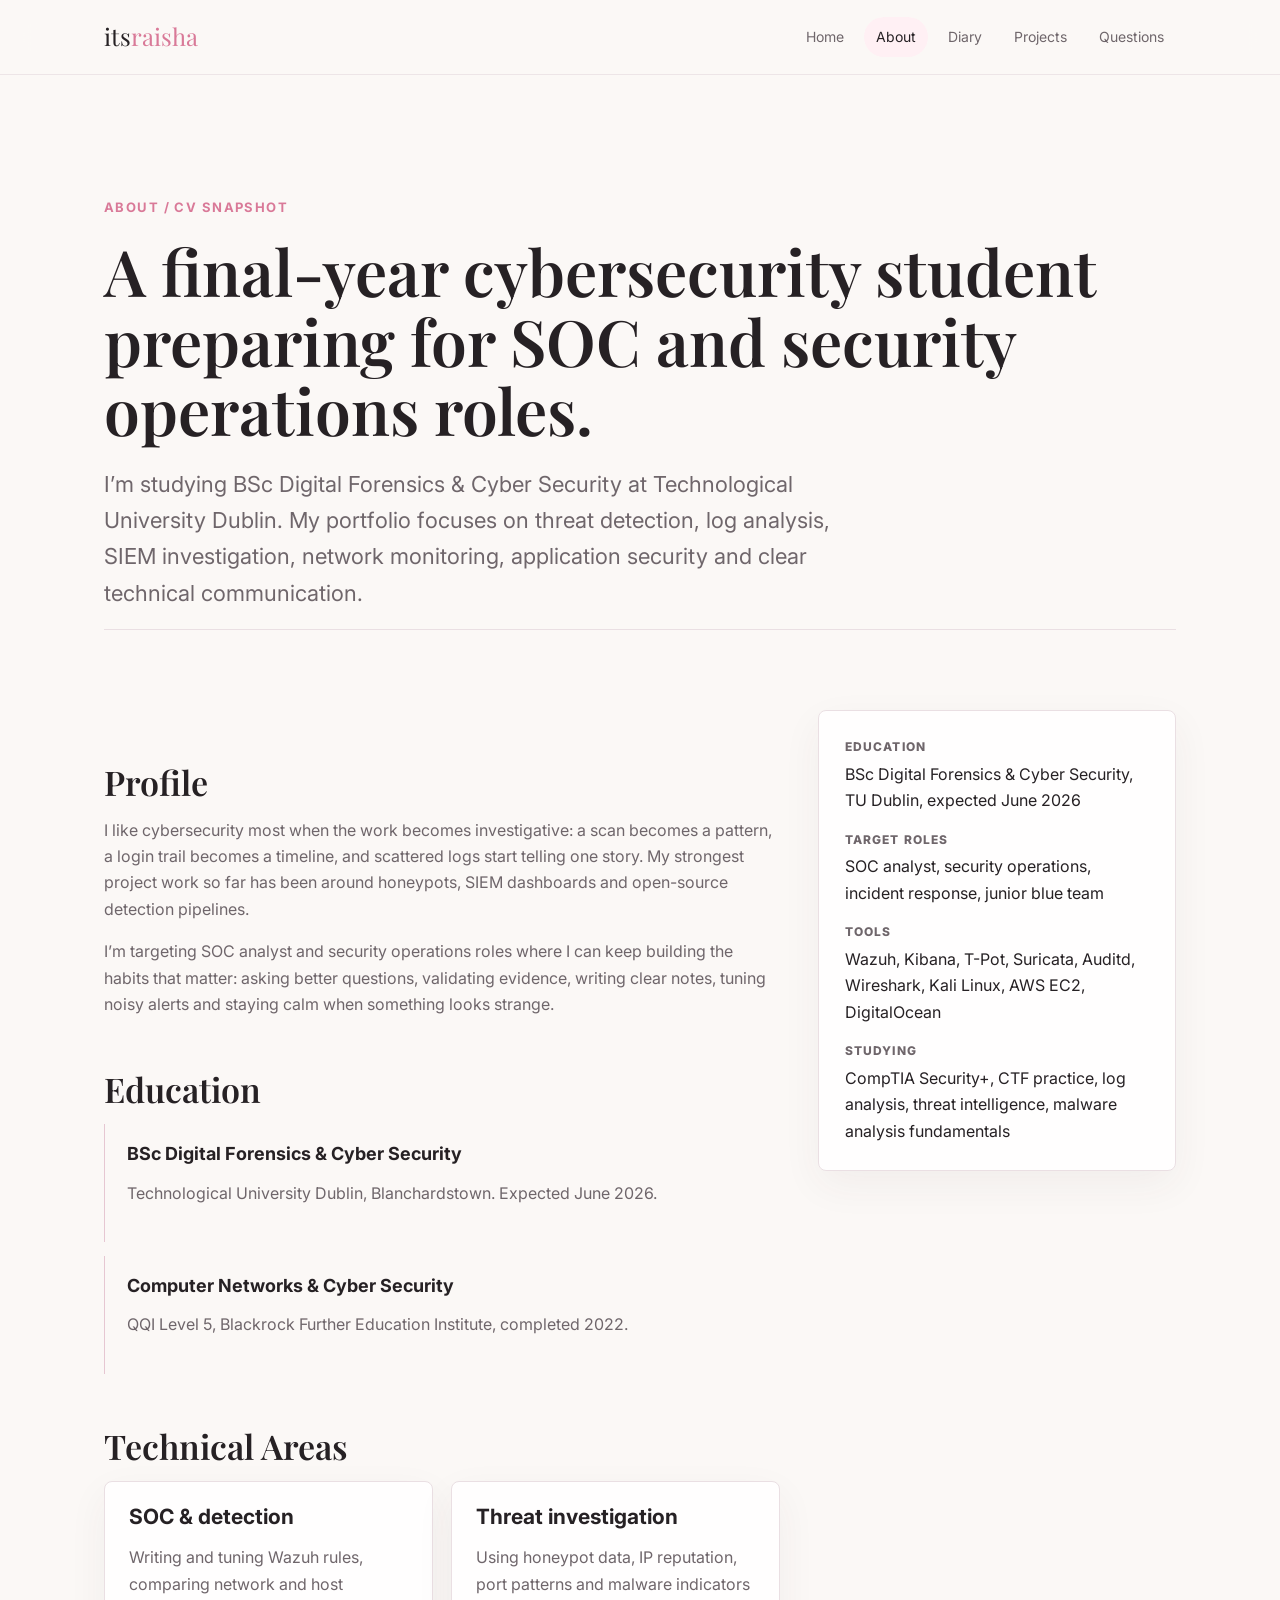
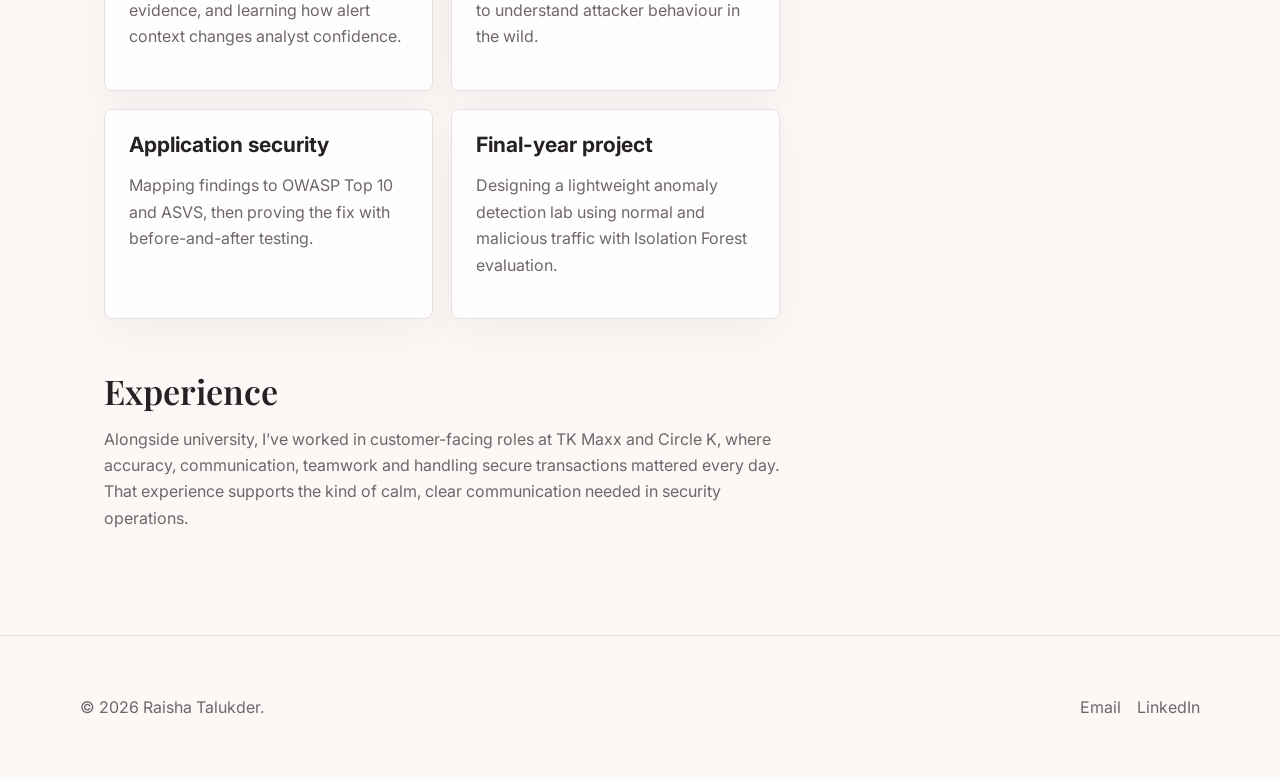
==== about.html @ 6d0a9e82 "files for website" ====
<!doctype html>
<html lang="en">
  <head>
    <meta charset="utf-8">
    <meta name="viewport" content="width=device-width, initial-scale=1">
    <title>About | itsraisha</title>
    <link rel="preconnect" href="https://fonts.googleapis.com">
    <link rel="preconnect" href="https://fonts.gstatic.com" crossorigin>
    <link href="https://fonts.googleapis.com/css2?family=Inter:wght@400;600;700;800&family=Playfair+Display:wght@600;700&display=swap" rel="stylesheet">
    <link rel="stylesheet" href="styles.css">
  </head>
  <body>
    <header class="site-header">
      <nav class="nav" aria-label="Primary navigation">
        <a class="brand" href="index.html">its<span>raisha</span></a>
        <div class="nav-links">
          <a href="index.html">Home</a>
          <a href="about.html" aria-current="page">About</a>
          <a href="diary.html">Diary</a>
          <a href="labs.html">Projects</a>
          <a href="questions.html">Questions</a>
        </div>
      </nav>
    </header>

    <main class="page">
      <section class="page-hero">
        <p class="eyebrow">About / CV snapshot</p>
        <h1 class="page-title">A final-year cybersecurity student preparing for SOC and security operations roles.</h1>
        <p class="lede">I’m studying BSc Digital Forensics & Cyber Security at Technological University Dublin. My portfolio focuses on threat detection, log analysis, SIEM investigation, network monitoring, application security and clear technical communication.</p>
      </section>

      <section class="section split">
        <div class="article">
          <h2>Profile</h2>
          <p>I like cybersecurity most when the work becomes investigative: a scan becomes a pattern, a login trail becomes a timeline, and scattered logs start telling one story. My strongest project work so far has been around honeypots, SIEM dashboards and open-source detection pipelines.</p>
          <p>I’m targeting SOC analyst and security operations roles where I can keep building the habits that matter: asking better questions, validating evidence, writing clear notes, tuning noisy alerts and staying calm when something looks strange.</p>

          <h2>Education</h2>
          <div class="timeline">
            <div class="timeline-item">
              <h3>BSc Digital Forensics & Cyber Security</h3>
              <p>Technological University Dublin, Blanchardstown. Expected June 2026.</p>
            </div>
            <div class="timeline-item">
              <h3>Computer Networks & Cyber Security</h3>
              <p>QQI Level 5, Blackrock Further Education Institute, completed 2022.</p>
            </div>
          </div>

          <h2>Technical Areas</h2>
          <div class="grid two">
            <div class="card">
              <h3>SOC & detection</h3>
              <p>Writing and tuning Wazuh rules, comparing network and host evidence, and learning how alert context changes analyst confidence.</p>
            </div>
            <div class="card">
              <h3>Threat investigation</h3>
              <p>Using honeypot data, IP reputation, port patterns and malware indicators to understand attacker behaviour in the wild.</p>
            </div>
            <div class="card">
              <h3>Application security</h3>
              <p>Mapping findings to OWASP Top 10 and ASVS, then proving the fix with before-and-after testing.</p>
            </div>
            <div class="card">
              <h3>Final-year project</h3>
              <p>Designing a lightweight anomaly detection lab using normal and malicious traffic with Isolation Forest evaluation.</p>
            </div>
          </div>

          <h2>Experience</h2>
          <p>Alongside university, I’ve worked in customer-facing roles at TK Maxx and Circle K, where accuracy, communication, teamwork and handling secure transactions mattered every day. That experience supports the kind of calm, clear communication needed in security operations.</p>
        </div>

        <aside class="detail-panel">
          <dl class="detail-list">
            <div>
              <dt>Education</dt>
              <dd>BSc Digital Forensics & Cyber Security, TU Dublin, expected June 2026</dd>
            </div>
            <div>
              <dt>Target Roles</dt>
              <dd>SOC analyst, security operations, incident response, junior blue team</dd>
            </div>
            <div>
              <dt>Tools</dt>
              <dd>Wazuh, Kibana, T-Pot, Suricata, Auditd, Wireshark, Kali Linux, AWS EC2, DigitalOcean</dd>
            </div>
            <div>
              <dt>Studying</dt>
              <dd>CompTIA Security+, CTF practice, log analysis, threat intelligence, malware analysis fundamentals</dd>
            </div>
          </dl>
        </aside>
      </section>
    </main>

    <footer class="site-footer">
      <div class="footer-inner">
        <p>© 2026 Raisha Talukder.</p>
        <div class="footer-links"><a href="mailto:raishatalukder@gmail.com">Email</a><a href="https://linkedin.com/in/raishatalukder">LinkedIn</a></div>
      </div>
    </footer>
  </body>
</html>
---- styles.css ----
:root {
  --bg: #fbf8f6;
  --paper: #fffefe;
  --paper-soft: #fff8f9;
  --ink: #262124;
  --muted: #6f666b;
  --line: #eadfe3;
  --accent: #d97998;
  --accent-soft: #f6d9e2;
  --accent-quiet: #fff0f4;
  --sage: #9cae9b;
  --lavender: #b8accb;
  --shadow: 0 22px 60px rgba(77, 49, 61, 0.09);
  --radius: 8px;
  --max: 1120px;
}

* {
  box-sizing: border-box;
}

html {
  scroll-behavior: smooth;
}

body {
  margin: 0;
  background: var(--bg);
  color: var(--ink);
  font-family: Inter, ui-sans-serif, system-ui, -apple-system, BlinkMacSystemFont, "Segoe UI", sans-serif;
  line-height: 1.65;
}

body::selection {
  background: var(--accent-soft);
}

a {
  color: inherit;
  text-decoration: none;
}

img {
  max-width: 100%;
  display: block;
}

.site-header {
  position: sticky;
  top: 0;
  z-index: 20;
  background: rgba(251, 248, 246, 0.86);
  backdrop-filter: blur(18px);
  border-bottom: 1px solid rgba(234, 223, 227, 0.78);
}

.nav {
  max-width: var(--max);
  margin: 0 auto;
  min-height: 74px;
  padding: 0 24px;
  display: flex;
  align-items: center;
  justify-content: space-between;
  gap: 28px;
}

.brand {
  font-family: "Playfair Display", Georgia, serif;
  font-size: 24px;
  letter-spacing: 0;
}

.brand span {
  color: var(--accent);
}

.nav-links {
  display: flex;
  align-items: center;
  gap: 8px;
  color: var(--muted);
  font-size: 14px;
}

.nav-links a {
  padding: 8px 12px;
  border-radius: 999px;
}

.nav-links a:hover,
.nav-links a[aria-current="page"] {
  background: var(--accent-quiet);
  color: var(--ink);
}

.page {
  max-width: var(--max);
  margin: 0 auto;
  padding: 64px 24px 88px;
}

.hero {
  max-width: none;
  padding: 0;
}

.hero-shell {
  min-height: calc(100vh - 74px);
  max-height: 860px;
  display: grid;
  grid-template-columns: minmax(0, 1fr) minmax(360px, 0.88fr);
  align-items: stretch;
  border-bottom: 1px solid var(--line);
}

.hero-copy {
  padding: clamp(42px, 6vw, 76px) clamp(24px, 7vw, 92px);
  display: flex;
  flex-direction: column;
  justify-content: center;
}

.eyebrow {
  margin: 0 0 18px;
  color: var(--accent);
  font-size: 13px;
  font-weight: 700;
  letter-spacing: 0.11em;
  text-transform: uppercase;
}

h1,
h2,
h3 {
  letter-spacing: 0;
  line-height: 1.08;
}

h1,
.page-title {
  margin: 0;
  font-family: "Playfair Display", Georgia, serif;
  font-size: clamp(40px, 5.2vw, 64px);
  font-weight: 600;
}

h2 {
  margin: 0 0 16px;
  font-family: "Playfair Display", Georgia, serif;
  font-size: clamp(32px, 4vw, 50px);
  font-weight: 600;
}

h3 {
  margin: 0 0 8px;
  font-size: 21px;
}

.lede {
  max-width: 680px;
  margin: 22px 0 0;
  color: var(--muted);
  font-size: clamp(18px, 2vw, 22px);
}

.hero-actions,
.actions {
  margin-top: 34px;
  display: flex;
  flex-wrap: wrap;
  gap: 12px;
}

.button {
  min-height: 46px;
  display: inline-flex;
  align-items: center;
  justify-content: center;
  gap: 8px;
  padding: 11px 18px;
  border: 1px solid var(--line);
  border-radius: 999px;
  background: var(--paper);
  color: var(--ink);
  font-weight: 700;
  font-size: 14px;
  box-shadow: 0 8px 24px rgba(77, 49, 61, 0.05);
}

.button.primary {
  background: var(--ink);
  border-color: var(--ink);
  color: #fff;
}

.button:hover {
  transform: translateY(-1px);
}

.hero-visual {
  position: relative;
  min-height: 560px;
  overflow: hidden;
}

.hero-visual img {
  width: 100%;
  height: 100%;
  object-fit: cover;
}

.hero-note {
  position: absolute;
  right: 24px;
  bottom: 24px;
  max-width: 280px;
  padding: 18px;
  background: rgba(255, 254, 254, 0.9);
  border: 1px solid rgba(234, 223, 227, 0.9);
  border-radius: var(--radius);
  box-shadow: var(--shadow);
  color: var(--muted);
  font-size: 14px;
}

.stats {
  padding: 34px clamp(24px, 7vw, 86px);
  display: grid;
  grid-template-columns: repeat(3, minmax(0, 1fr));
  gap: 16px;
  background: var(--paper);
  border-bottom: 1px solid var(--line);
}

.stat {
  border-left: 1px solid var(--line);
  padding-left: 18px;
}

.stat strong {
  display: block;
  font-size: 25px;
}

.stat span {
  color: var(--muted);
  font-size: 14px;
}

.section {
  margin-top: 80px;
}

.section:first-child {
  margin-top: 0;
}

.section-head {
  display: flex;
  align-items: end;
  justify-content: space-between;
  gap: 24px;
  margin-bottom: 24px;
}

.section-head p,
.intro p {
  max-width: 710px;
  margin: 0;
  color: var(--muted);
}

.grid {
  display: grid;
  gap: 18px;
}

.grid.two {
  grid-template-columns: repeat(2, minmax(0, 1fr));
}

.grid.three {
  grid-template-columns: repeat(3, minmax(0, 1fr));
}

.skill-grid {
  display: grid;
  grid-template-columns: 1.05fr 1fr 1fr;
  gap: 18px;
}

.skill-cloud {
  display: flex;
  flex-wrap: wrap;
  gap: 9px;
}

.skill-cloud span {
  display: inline-flex;
  align-items: center;
  min-height: 32px;
  padding: 6px 11px;
  border-radius: 999px;
  background: #faf2f5;
  border: 1px solid #ecd9e0;
  color: #51484d;
  font-size: 13px;
  font-weight: 700;
}

.card,
.post,
.qa-card,
.detail-panel {
  background: var(--paper);
  border: 1px solid var(--line);
  border-radius: var(--radius);
  box-shadow: 0 14px 40px rgba(77, 49, 61, 0.055);
}

.card,
.post,
.qa-card {
  padding: 24px;
}

.card:hover,
.post:hover,
.qa-card:hover {
  border-color: #e0c8d1;
}

.tag-row {
  display: flex;
  flex-wrap: wrap;
  gap: 8px;
  margin: 16px 0 0;
}

.tag {
  display: inline-flex;
  align-items: center;
  min-height: 28px;
  padding: 4px 10px;
  border-radius: 999px;
  background: var(--accent-quiet);
  color: #8d455d;
  font-size: 12px;
  font-weight: 700;
}

.tag.sage {
  background: #eef4ed;
  color: #5c735c;
}

.tag.lavender {
  background: #f0edf7;
  color: #65577d;
}

.meta {
  margin: 0 0 10px;
  color: var(--muted);
  font-size: 13px;
  font-weight: 700;
  text-transform: uppercase;
  letter-spacing: 0.09em;
}

.card p,
.post p,
.qa-card p,
.detail-panel p,
.article p {
  color: var(--muted);
}

.project-card {
  min-height: 330px;
  display: flex;
  flex-direction: column;
  justify-content: space-between;
}

.project-number {
  color: var(--accent);
  font-family: "Playfair Display", Georgia, serif;
  font-size: 38px;
}

.soft-band {
  margin-top: 80px;
  padding: 56px;
  background: var(--paper-soft);
  border-top: 1px solid var(--line);
  border-bottom: 1px solid var(--line);
}

.timeline {
  display: grid;
  gap: 14px;
}

.timeline-item {
  padding: 20px 0 20px 22px;
  border-left: 1px solid #e6c7d2;
}

.timeline-item h3 {
  font-size: 18px;
}

.page-hero {
  padding: 58px 0 18px;
  border-bottom: 1px solid var(--line);
}

.page-hero .lede {
  max-width: 760px;
}

.filter-line {
  margin-top: 28px;
  display: flex;
  flex-wrap: wrap;
  gap: 10px;
}

.pill {
  padding: 8px 12px;
  border: 1px solid var(--line);
  border-radius: 999px;
  background: rgba(255, 254, 254, 0.62);
  color: var(--muted);
  font-size: 13px;
  font-weight: 700;
}

.post {
  display: grid;
  grid-template-columns: 150px minmax(0, 1fr);
  gap: 22px;
}

.date-box {
  border-right: 1px solid var(--line);
  color: var(--muted);
  font-size: 14px;
}

.date-box strong {
  display: block;
  color: var(--ink);
  font-size: 28px;
  line-height: 1.1;
}

.qa-card {
  display: grid;
  gap: 12px;
}

.qa-card h3 {
  color: var(--ink);
}

.split {
  display: grid;
  grid-template-columns: minmax(0, 0.85fr) minmax(320px, 0.45fr);
  gap: 38px;
  align-items: start;
}

.detail-panel {
  padding: 26px;
  position: sticky;
  top: 102px;
}

.detail-list {
  display: grid;
  gap: 16px;
  margin: 0;
}

.detail-list dt {
  color: var(--muted);
  font-size: 12px;
  font-weight: 800;
  letter-spacing: 0.09em;
  text-transform: uppercase;
}

.detail-list dd {
  margin: 4px 0 0;
}

.article {
  max-width: 760px;
}

.article h2 {
  margin-top: 54px;
  font-size: 34px;
}

.article ul,
.article ol {
  color: var(--muted);
  padding-left: 22px;
}

.article li {
  margin: 8px 0;
}

.callout {
  margin: 30px 0;
  padding: 22px;
  background: var(--accent-quiet);
  border: 1px solid #efd0da;
  border-radius: var(--radius);
}

.metric-row {
  display: grid;
  grid-template-columns: repeat(4, minmax(0, 1fr));
  gap: 12px;
  margin: 24px 0;
}

.metric {
  padding: 18px;
  border: 1px solid var(--line);
  border-radius: var(--radius);
  background: var(--paper);
}

.metric strong {
  display: block;
  font-size: 24px;
}

.site-footer {
  padding: 42px 24px;
  border-top: 1px solid var(--line);
  color: var(--muted);
}

.footer-inner {
  max-width: var(--max);
  margin: 0 auto;
  display: flex;
  align-items: center;
  justify-content: space-between;
  gap: 18px;
}

.footer-links {
  display: flex;
  gap: 16px;
}

@media (max-width: 900px) {
  .hero-shell,
  .split,
  .skill-grid,
  .grid.two,
  .grid.three {
    grid-template-columns: 1fr;
  }

  .hero-shell {
    min-height: 0;
  }

  .hero-visual {
    min-height: 360px;
  }

  .stats,
  .metric-row {
    grid-template-columns: repeat(2, minmax(0, 1fr));
  }

  .section-head,
  .footer-inner {
    align-items: flex-start;
    flex-direction: column;
  }

  .detail-panel {
    position: static;
  }
}

@media (max-width: 680px) {
  .nav {
    min-height: auto;
    padding: 18px;
    align-items: flex-start;
    flex-direction: column;
    gap: 14px;
  }

  .nav-links {
    width: 100%;
    overflow-x: auto;
    padding-bottom: 2px;
  }

  .page {
    padding: 42px 18px 72px;
  }

  .hero-copy {
    padding: 54px 20px 42px;
  }

  .hero-visual {
    min-height: 300px;
  }

  .hero-note {
    left: 16px;
    right: 16px;
    bottom: 16px;
    max-width: none;
  }

  .stats,
  .metric-row {
    grid-template-columns: 1fr;
    padding: 28px 20px;
  }

  .soft-band {
    padding: 38px 20px;
  }

  .post {
    grid-template-columns: 1fr;
  }

  .date-box {
    border-right: 0;
    border-bottom: 1px solid var(--line);
    padding-bottom: 14px;
  }
}
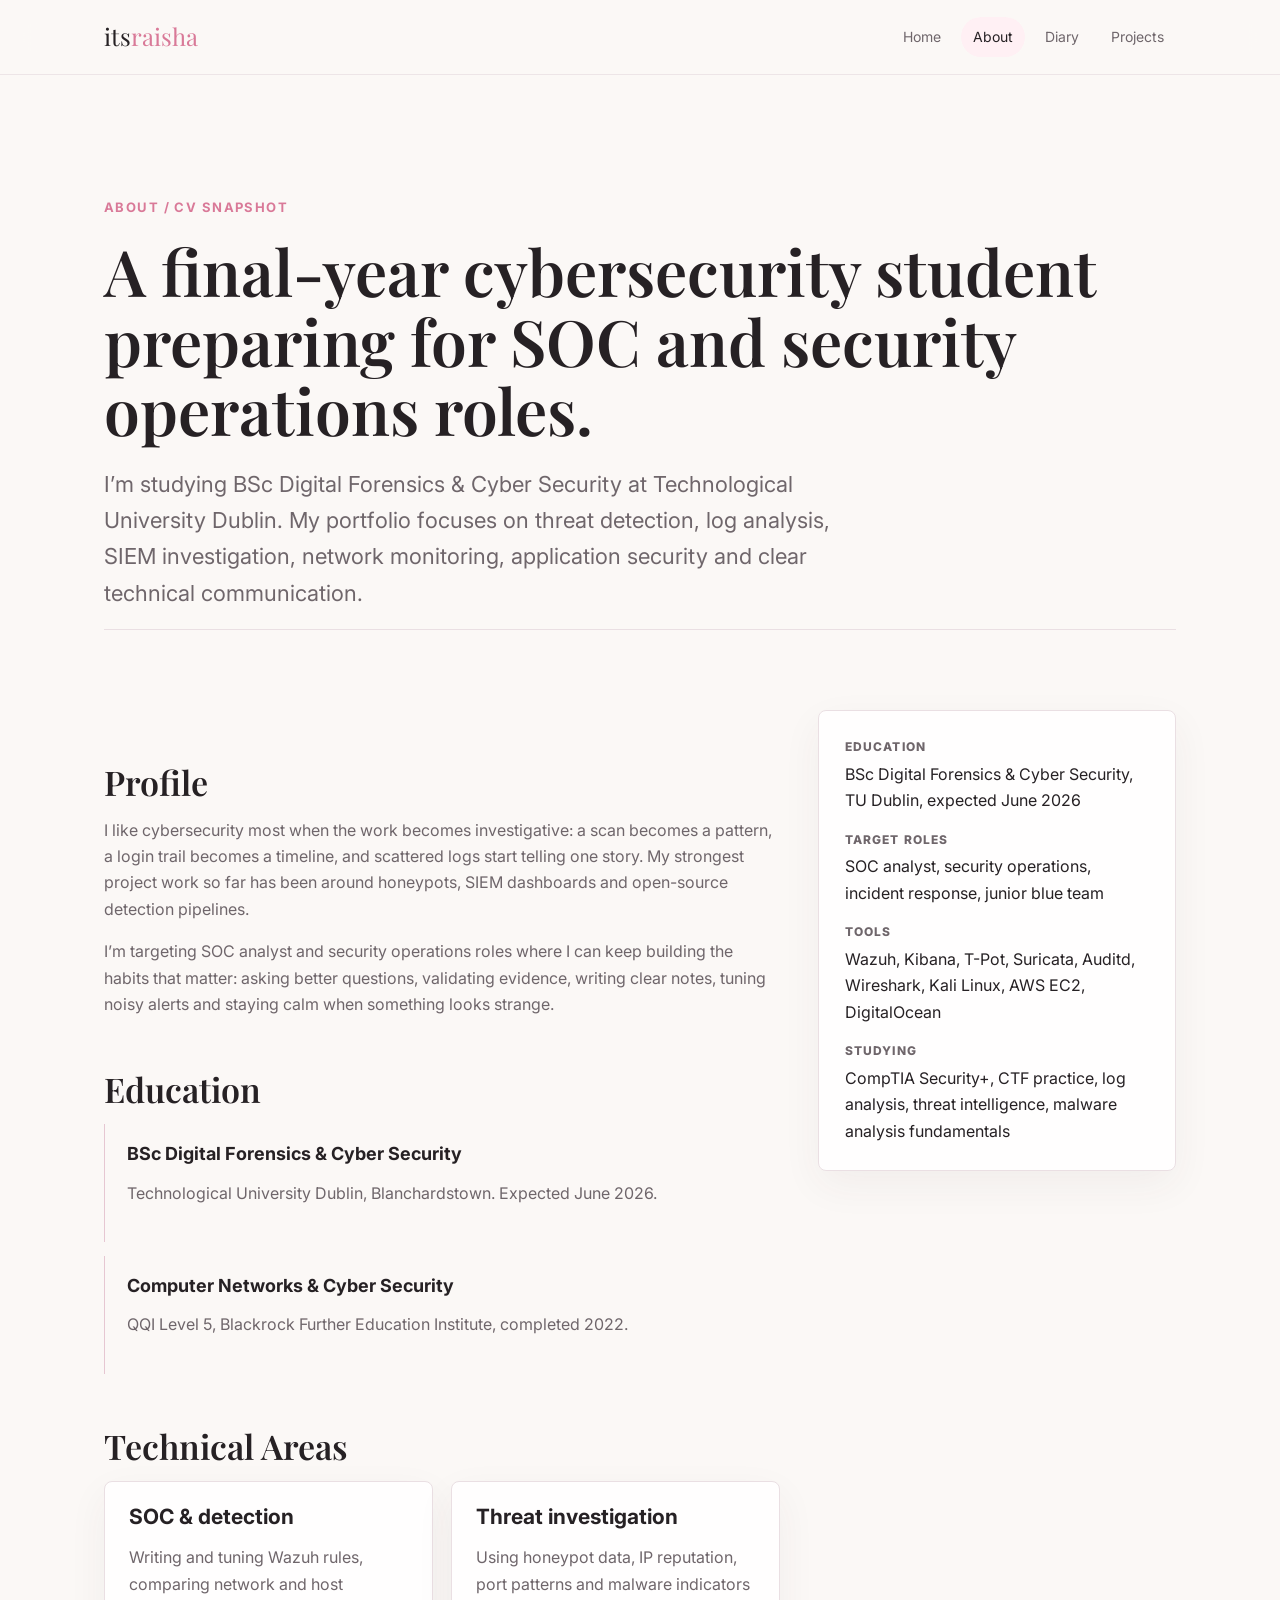
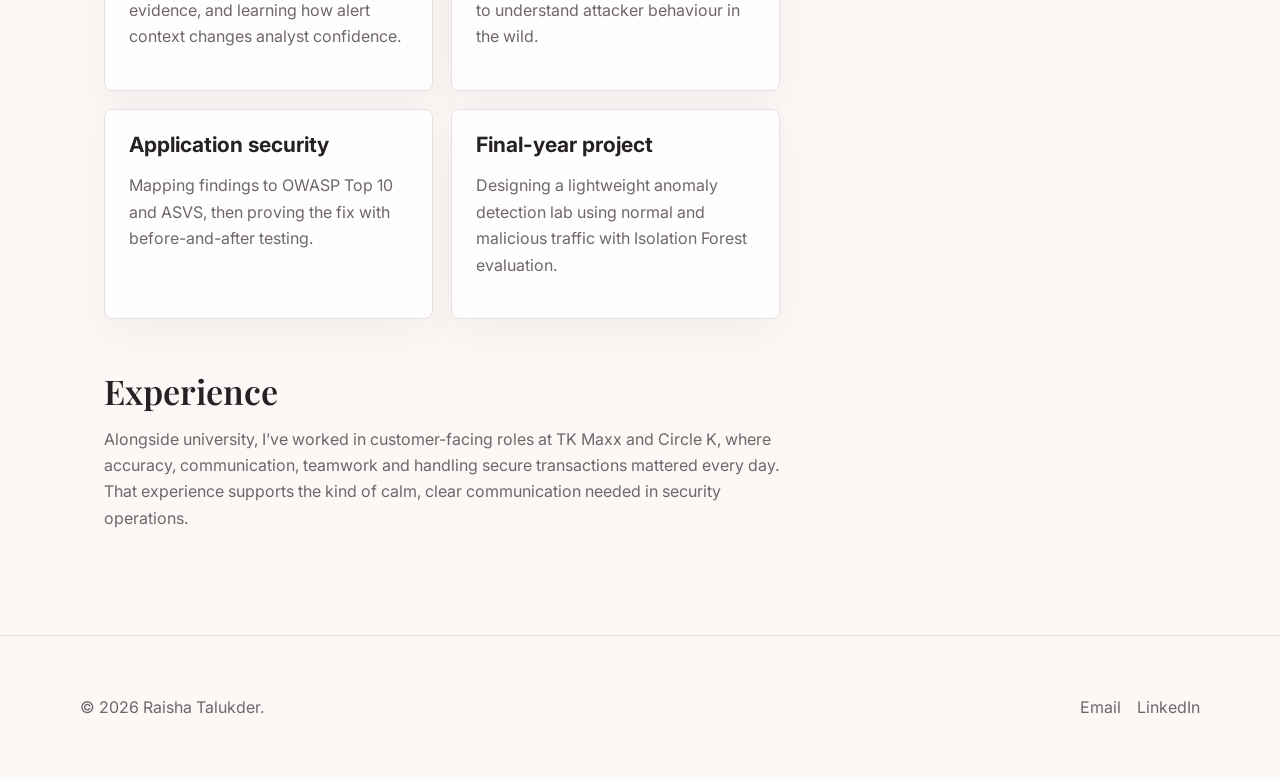
==== commit ce641ba6: "removed questions" ====
--- a/about.html
+++ b/about.html
@@ -18,7 +18,7 @@
           <a href="about.html" aria-current="page">About</a>
           <a href="diary.html">Diary</a>
           <a href="labs.html">Projects</a>
-          <a href="questions.html">Questions</a>
+         
         </div>
       </nav>
     </header>
